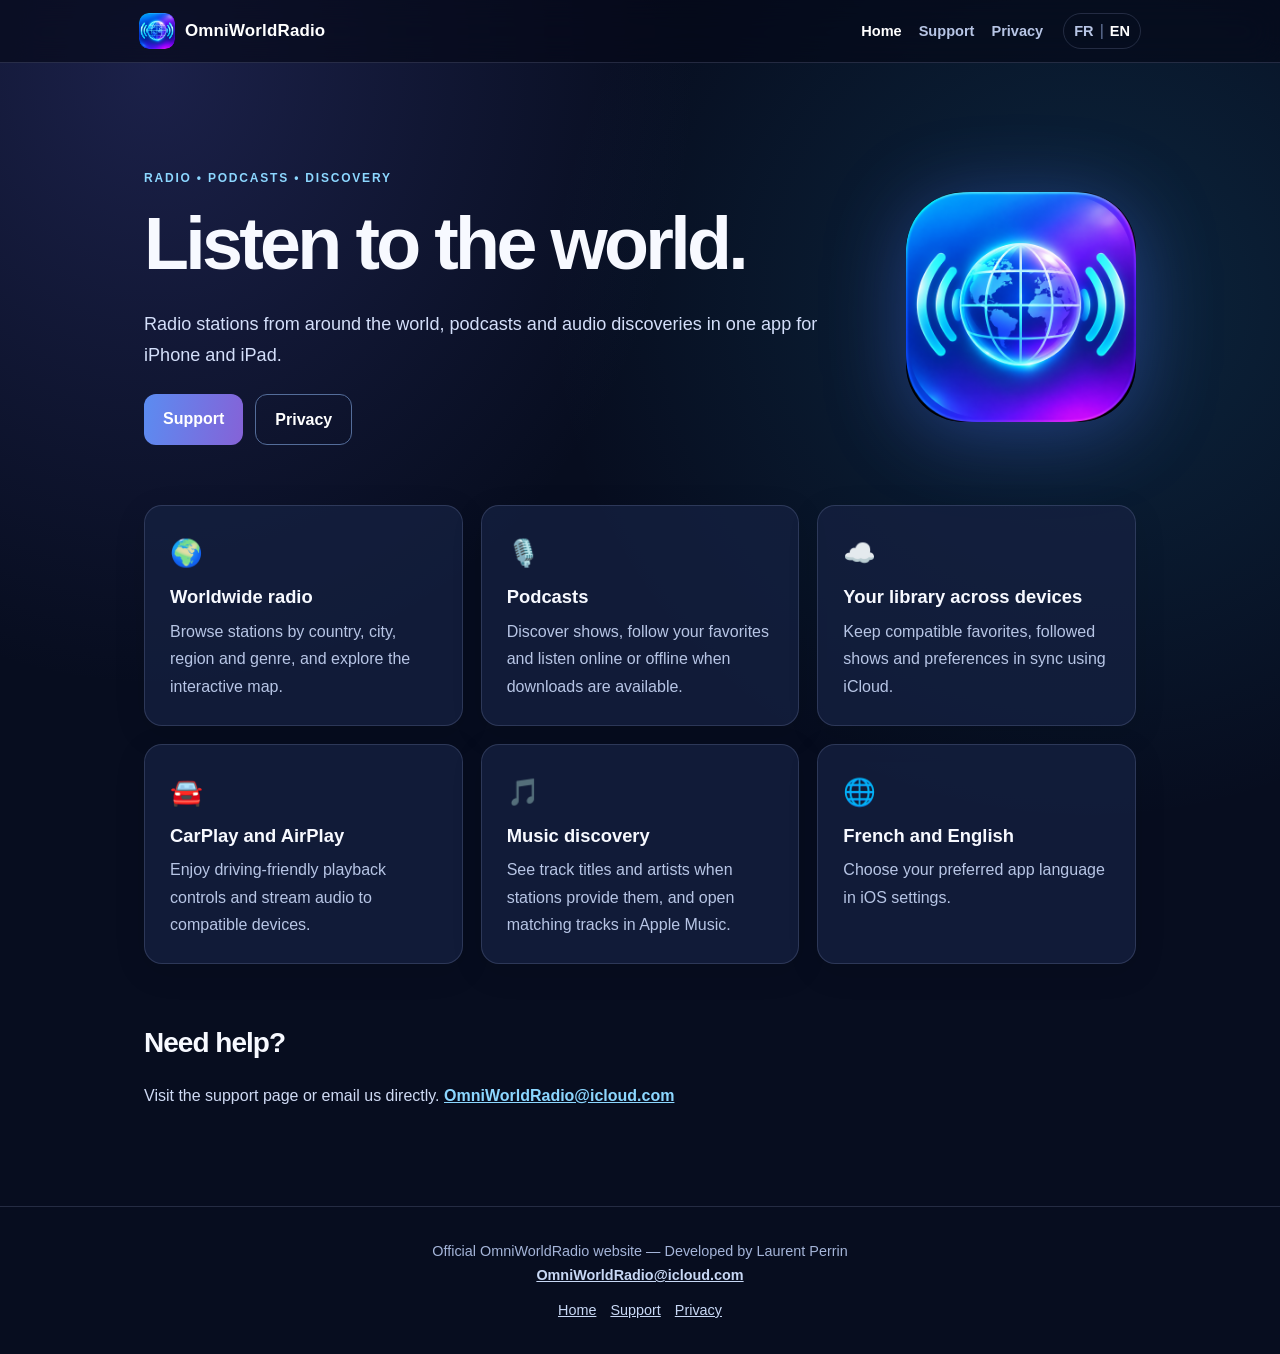
==== index.html @ 27f89577 "Add files via upload" ====
<!doctype html>
<html lang="en">
<head>
<meta charset="utf-8"><meta name="viewport" content="width=device-width, initial-scale=1">
<meta name="description" content="Radio stations from around the world, podcasts and audio discoveries in one app for iPhone and iPad.">
<title>Home · OmniWorldRadio</title>
<link rel="icon" type="image/png" href="../assets/omniworldradio-icon.png">
<link rel="stylesheet" href="../assets/style.css">
<link rel="alternate" hreflang="fr" href="../index.html">
<link rel="alternate" hreflang="en" href="index.html">
</head><body>
<header><nav aria-label="Navigation"><a class="brand" href="index.html"><img src="../assets/omniworldradio-icon.png" alt="">OmniWorldRadio</a><div class="links"><a href="index.html" aria-current="page">Home</a><a href="support.html">Support</a><a href="privacy.html">Privacy</a></div><div class="lang" aria-label="Language / Langue"><a href="../index.html" lang="fr">FR</a><span>|</span><a href="index.html" lang="en" aria-current="page">EN</a></div></nav></header>
<main><section class="hero"><div class="hero-text"><div class="kicker">Radio • Podcasts • Discovery</div><h1>Listen to the world.</h1><p class="lead">Radio stations from around the world, podcasts and audio discoveries in one app for iPhone and iPad.</p><div class="actions"><a class="btn" href="support.html">Support</a><a class="btn alt" href="privacy.html">Privacy</a></div></div><img class="hero-icon" src="../assets/omniworldradio-icon.png" alt="OmniWorldRadio"></section><section class="grid"><article class="card"><div class="emoji" aria-hidden="true">🌍</div><h3>Worldwide radio</h3><p>Browse stations by country, city, region and genre, and explore the interactive map.</p></article><article class="card"><div class="emoji" aria-hidden="true">🎙️</div><h3>Podcasts</h3><p>Discover shows, follow your favorites and listen online or offline when downloads are available.</p></article><article class="card"><div class="emoji" aria-hidden="true">☁️</div><h3>Your library across devices</h3><p>Keep compatible favorites, followed shows and preferences in sync using iCloud.</p></article><article class="card"><div class="emoji" aria-hidden="true">🚘</div><h3>CarPlay and AirPlay</h3><p>Enjoy driving-friendly playback controls and stream audio to compatible devices.</p></article><article class="card"><div class="emoji" aria-hidden="true">🎵</div><h3>Music discovery</h3><p>See track titles and artists when stations provide them, and open matching tracks in Apple Music.</p></article><article class="card"><div class="emoji" aria-hidden="true">🌐</div><h3>French and English</h3><p>Choose your preferred app language in iOS settings.</p></article></section><section class="prose" style="margin-top:55px"><h2>Need help?</h2><p>Visit the support page or email us directly. <a class="mail" href="mailto:OmniWorldRadio@icloud.com">OmniWorldRadio@icloud.com</a></p></section></main>
<footer><div>Official OmniWorldRadio website — Developed by Laurent Perrin</div><div><a class="mail" href="mailto:OmniWorldRadio@icloud.com">OmniWorldRadio@icloud.com</a></div><div class="footline"><a href="index.html">Home</a><a href="support.html">Support</a><a href="privacy.html">Privacy</a></div></footer>
</body></html>
---- assets/style.css ----
:root{color-scheme:dark;--bg:#070d1f;--bg2:#0c1631;--card:rgba(21,33,64,.78);--line:rgba(190,206,255,.16);--text:#f7f9ff;--muted:#b7c5e5;--accent:#8cd7ff;--violet:#bfa6ff}*{box-sizing:border-box}html{scroll-behavior:smooth}body{margin:0;background:radial-gradient(ellipse at 12% 5%,rgba(82,86,187,.27),transparent 34%),radial-gradient(ellipse at 85% 22%,rgba(32,146,196,.18),transparent 35%),var(--bg);color:var(--text);font:16px/1.7 -apple-system,BlinkMacSystemFont,"Segoe UI",Arial,sans-serif}a{color:var(--accent)}a:hover{color:#fff}header{border-bottom:1px solid var(--line);background:rgba(5,9,23,.65);backdrop-filter:blur(16px);position:sticky;top:0;z-index:5}nav{max-width:1050px;margin:auto;padding:13px 24px;display:flex;align-items:center;gap:20px;flex-wrap:wrap}.brand{color:white;text-decoration:none;font-size:1.06rem;font-weight:800;display:flex;align-items:center;gap:10px;margin-right:auto;letter-spacing:.01em}.brand img{height:36px;width:36px;border-radius:10px;object-fit:cover}.links{display:flex;gap:17px;flex-wrap:wrap;align-items:center}.links a,.lang a{font-size:.91rem;text-decoration:none;color:var(--muted);font-weight:600}.links a[aria-current=page],.lang a[aria-current=page]{color:#fff}.lang{border:1px solid var(--line);padding:3px 10px;border-radius:99px;white-space:nowrap}.lang span{color:#66789e;padding:0 6px}main{max-width:1040px;padding:50px 24px 80px;margin:auto}.hero{display:flex;gap:36px;align-items:center;justify-content:space-between;padding:55px 0 60px}.hero-text{max-width:700px}.kicker{color:var(--accent);text-transform:uppercase;letter-spacing:.15em;font-size:.75rem;font-weight:800}h1{font-size:clamp(2.3rem,6vw,4.6rem);letter-spacing:-.05em;line-height:1.08;margin:16px 0 25px}h2{font-size:1.75rem;letter-spacing:-.035em;margin:35px 0 15px}h3{font-size:1.15rem;line-height:1.4;margin:0 0 8px}p{margin:0 0 17px}p.lead{font-size:1.13rem;color:#d4dffa;max-width:700px}.hero-icon{width:clamp(130px,23vw,230px);height:auto;border-radius:25%;box-shadow:0 10px 80px rgba(76,119,255,.38);flex-shrink:0}.actions{display:flex;flex-wrap:wrap;gap:12px;margin-top:24px}.btn{display:inline-block;padding:11px 19px;border-radius:12px;text-decoration:none;font-weight:750;background:linear-gradient(100deg,#5b8cf1,#8562d7);color:white}.btn.alt{background:transparent;border:1px solid #546d9a}.grid{display:grid;grid-template-columns:repeat(3,minmax(0,1fr));gap:18px}.card{border:1px solid var(--line);background:var(--card);border-radius:18px;padding:25px;box-shadow:0 8px 32px rgba(0,0,0,.1)}.card p{color:var(--muted);margin:0}.emoji{font-size:1.65rem;margin-bottom:8px}.prose{max-width:790px}.prose p,.prose li{color:#cfdaf4}.prose h2{margin-top:38px}.prose ul{padding-left:22px}.notice{background:rgba(98,124,199,.13);border-left:3px solid #85cfff;padding:17px 20px;border-radius:7px;color:#dae9ff;margin:25px 0}.mail{overflow-wrap:anywhere;font-weight:700}footer{border-top:1px solid var(--line);color:#a4b4d8;padding:32px 24px;text-align:center;font-size:.9rem}footer a{margin:0 7px;color:#c8d8f5}.footline{margin-top:10px}.small{font-size:.86rem;color:#acbce0}.steps{padding-left:24px}.steps li{margin:11px 0}@media(max-width:780px){.hero{padding:26px 0 35px;gap:20px}.grid{grid-template-columns:1fr}.hero-icon{width:125px}.links{gap:12px}nav{gap:12px;padding:10px 16px}main{padding:38px 18px 60px}}@media(max-width:480px){.hero{align-items:flex-start}.hero-icon{width:80px}.hero h1{font-size:2.45rem}.links a{font-size:.8rem}.brand{width:100%;margin-bottom:0}.lang{margin-left:auto}}
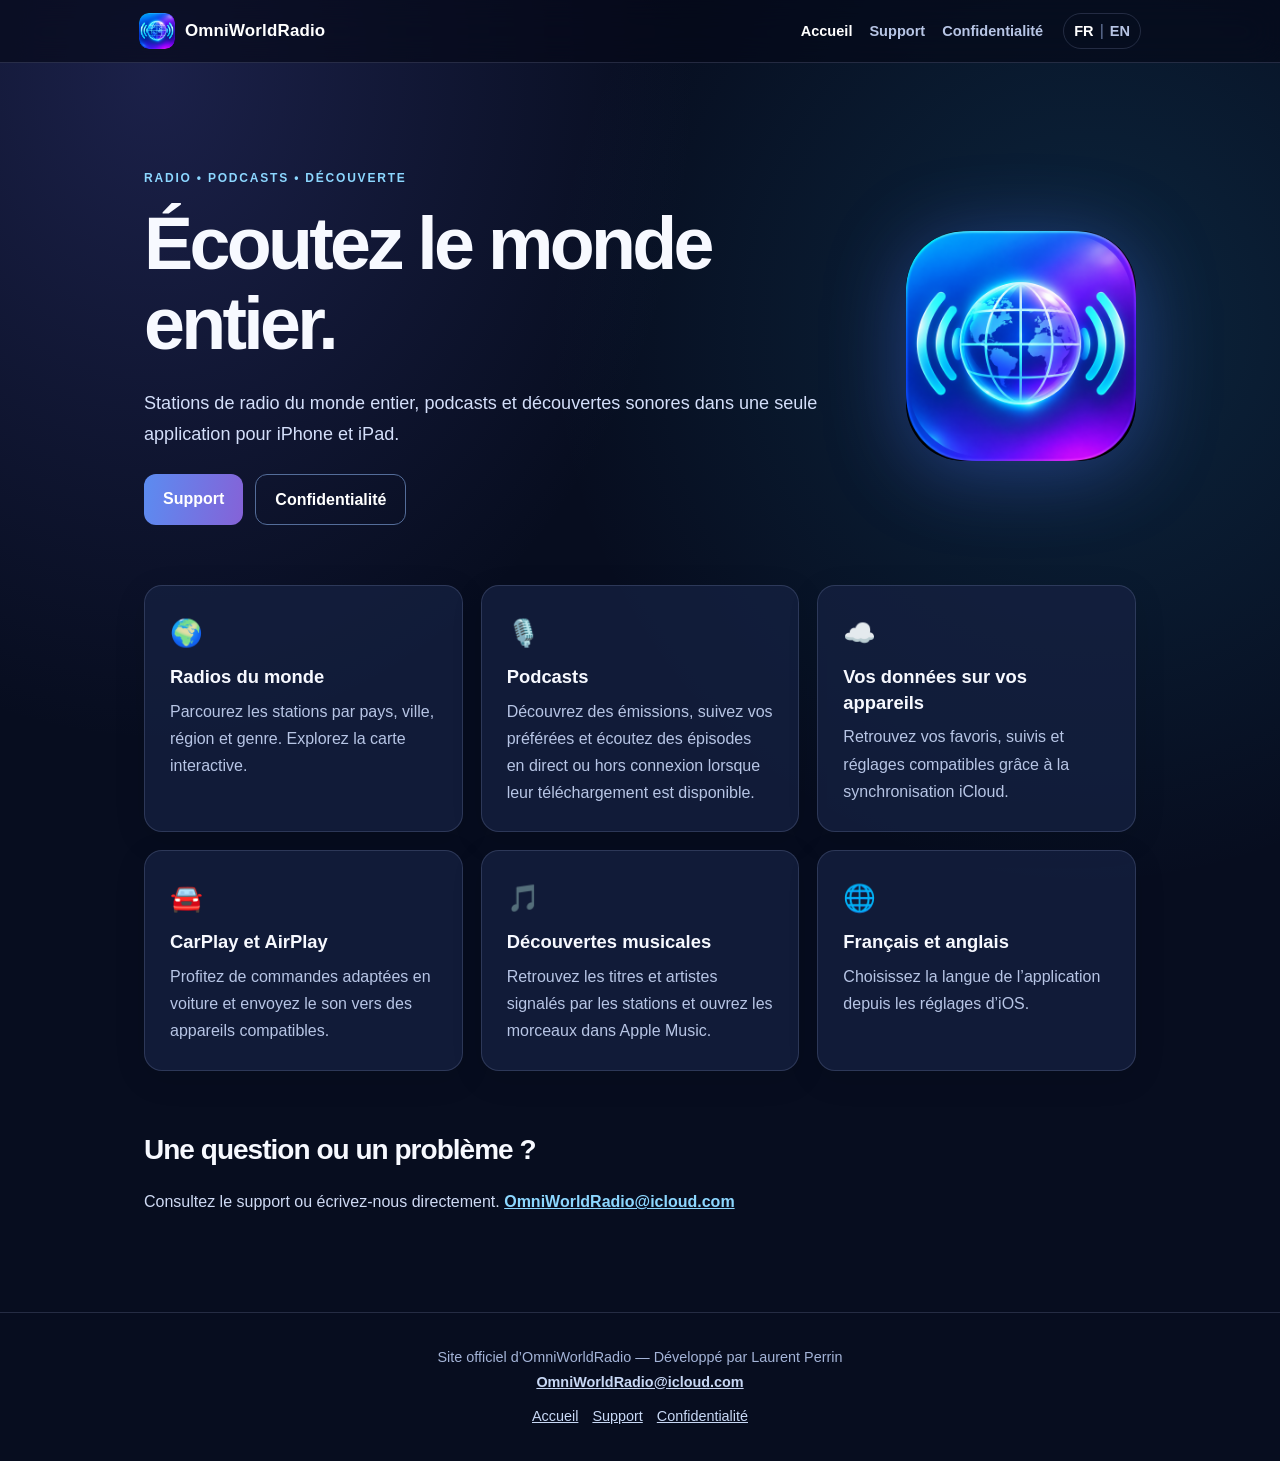
==== commit 63e2af32: "Add files via upload" ====
--- a/index.html
+++ b/index.html
@@ -1,15 +1,15 @@
 <!doctype html>
-<html lang="en">
+<html lang="fr">
 <head>
 <meta charset="utf-8"><meta name="viewport" content="width=device-width, initial-scale=1">
-<meta name="description" content="Radio stations from around the world, podcasts and audio discoveries in one app for iPhone and iPad.">
-<title>Home · OmniWorldRadio</title>
-<link rel="icon" type="image/png" href="../assets/omniworldradio-icon.png">
-<link rel="stylesheet" href="../assets/style.css">
-<link rel="alternate" hreflang="fr" href="../index.html">
-<link rel="alternate" hreflang="en" href="index.html">
+<meta name="description" content="Stations de radio du monde entier, podcasts et découvertes sonores dans une seule application pour iPhone et iPad.">
+<title>Accueil · OmniWorldRadio</title>
+<link rel="icon" type="image/png" href="assets/omniworldradio-icon.png">
+<link rel="stylesheet" href="assets/style.css">
+<link rel="alternate" hreflang="fr" href="index.html">
+<link rel="alternate" hreflang="en" href="en/index.html">
 </head><body>
-<header><nav aria-label="Navigation"><a class="brand" href="index.html"><img src="../assets/omniworldradio-icon.png" alt="">OmniWorldRadio</a><div class="links"><a href="index.html" aria-current="page">Home</a><a href="support.html">Support</a><a href="privacy.html">Privacy</a></div><div class="lang" aria-label="Language / Langue"><a href="../index.html" lang="fr">FR</a><span>|</span><a href="index.html" lang="en" aria-current="page">EN</a></div></nav></header>
-<main><section class="hero"><div class="hero-text"><div class="kicker">Radio • Podcasts • Discovery</div><h1>Listen to the world.</h1><p class="lead">Radio stations from around the world, podcasts and audio discoveries in one app for iPhone and iPad.</p><div class="actions"><a class="btn" href="support.html">Support</a><a class="btn alt" href="privacy.html">Privacy</a></div></div><img class="hero-icon" src="../assets/omniworldradio-icon.png" alt="OmniWorldRadio"></section><section class="grid"><article class="card"><div class="emoji" aria-hidden="true">🌍</div><h3>Worldwide radio</h3><p>Browse stations by country, city, region and genre, and explore the interactive map.</p></article><article class="card"><div class="emoji" aria-hidden="true">🎙️</div><h3>Podcasts</h3><p>Discover shows, follow your favorites and listen online or offline when downloads are available.</p></article><article class="card"><div class="emoji" aria-hidden="true">☁️</div><h3>Your library across devices</h3><p>Keep compatible favorites, followed shows and preferences in sync using iCloud.</p></article><article class="card"><div class="emoji" aria-hidden="true">🚘</div><h3>CarPlay and AirPlay</h3><p>Enjoy driving-friendly playback controls and stream audio to compatible devices.</p></article><article class="card"><div class="emoji" aria-hidden="true">🎵</div><h3>Music discovery</h3><p>See track titles and artists when stations provide them, and open matching tracks in Apple Music.</p></article><article class="card"><div class="emoji" aria-hidden="true">🌐</div><h3>French and English</h3><p>Choose your preferred app language in iOS settings.</p></article></section><section class="prose" style="margin-top:55px"><h2>Need help?</h2><p>Visit the support page or email us directly. <a class="mail" href="mailto:OmniWorldRadio@icloud.com">OmniWorldRadio@icloud.com</a></p></section></main>
-<footer><div>Official OmniWorldRadio website — Developed by Laurent Perrin</div><div><a class="mail" href="mailto:OmniWorldRadio@icloud.com">OmniWorldRadio@icloud.com</a></div><div class="footline"><a href="index.html">Home</a><a href="support.html">Support</a><a href="privacy.html">Privacy</a></div></footer>
+<header><nav aria-label="Navigation"><a class="brand" href="index.html"><img src="assets/omniworldradio-icon.png" alt="">OmniWorldRadio</a><div class="links"><a href="index.html" aria-current="page">Accueil</a><a href="support.html">Support</a><a href="privacy.html">Confidentialité</a></div><div class="lang" aria-label="Language / Langue"><a href="index.html" lang="fr" aria-current="page">FR</a><span>|</span><a href="en/index.html" lang="en">EN</a></div></nav></header>
+<main><section class="hero"><div class="hero-text"><div class="kicker">Radio • Podcasts • Découverte</div><h1>Écoutez le monde entier.</h1><p class="lead">Stations de radio du monde entier, podcasts et découvertes sonores dans une seule application pour iPhone et iPad.</p><div class="actions"><a class="btn" href="support.html">Support</a><a class="btn alt" href="privacy.html">Confidentialité</a></div></div><img class="hero-icon" src="assets/omniworldradio-icon.png" alt="OmniWorldRadio"></section><section class="grid"><article class="card"><div class="emoji" aria-hidden="true">🌍</div><h3>Radios du monde</h3><p>Parcourez les stations par pays, ville, région et genre. Explorez la carte interactive.</p></article><article class="card"><div class="emoji" aria-hidden="true">🎙️</div><h3>Podcasts</h3><p>Découvrez des émissions, suivez vos préférées et écoutez des épisodes en direct ou hors connexion lorsque leur téléchargement est disponible.</p></article><article class="card"><div class="emoji" aria-hidden="true">☁️</div><h3>Vos données sur vos appareils</h3><p>Retrouvez vos favoris, suivis et réglages compatibles grâce à la synchronisation iCloud.</p></article><article class="card"><div class="emoji" aria-hidden="true">🚘</div><h3>CarPlay et AirPlay</h3><p>Profitez de commandes adaptées en voiture et envoyez le son vers des appareils compatibles.</p></article><article class="card"><div class="emoji" aria-hidden="true">🎵</div><h3>Découvertes musicales</h3><p>Retrouvez les titres et artistes signalés par les stations et ouvrez les morceaux dans Apple Music.</p></article><article class="card"><div class="emoji" aria-hidden="true">🌐</div><h3>Français et anglais</h3><p>Choisissez la langue de l’application depuis les réglages d’iOS.</p></article></section><section class="prose" style="margin-top:55px"><h2>Une question ou un problème ?</h2><p>Consultez le support ou écrivez-nous directement. <a class="mail" href="mailto:OmniWorldRadio@icloud.com">OmniWorldRadio@icloud.com</a></p></section></main>
+<footer><div>Site officiel d’OmniWorldRadio — Développé par Laurent Perrin</div><div><a class="mail" href="mailto:OmniWorldRadio@icloud.com">OmniWorldRadio@icloud.com</a></div><div class="footline"><a href="index.html">Accueil</a><a href="support.html">Support</a><a href="privacy.html">Confidentialité</a></div></footer>
 </body></html>
